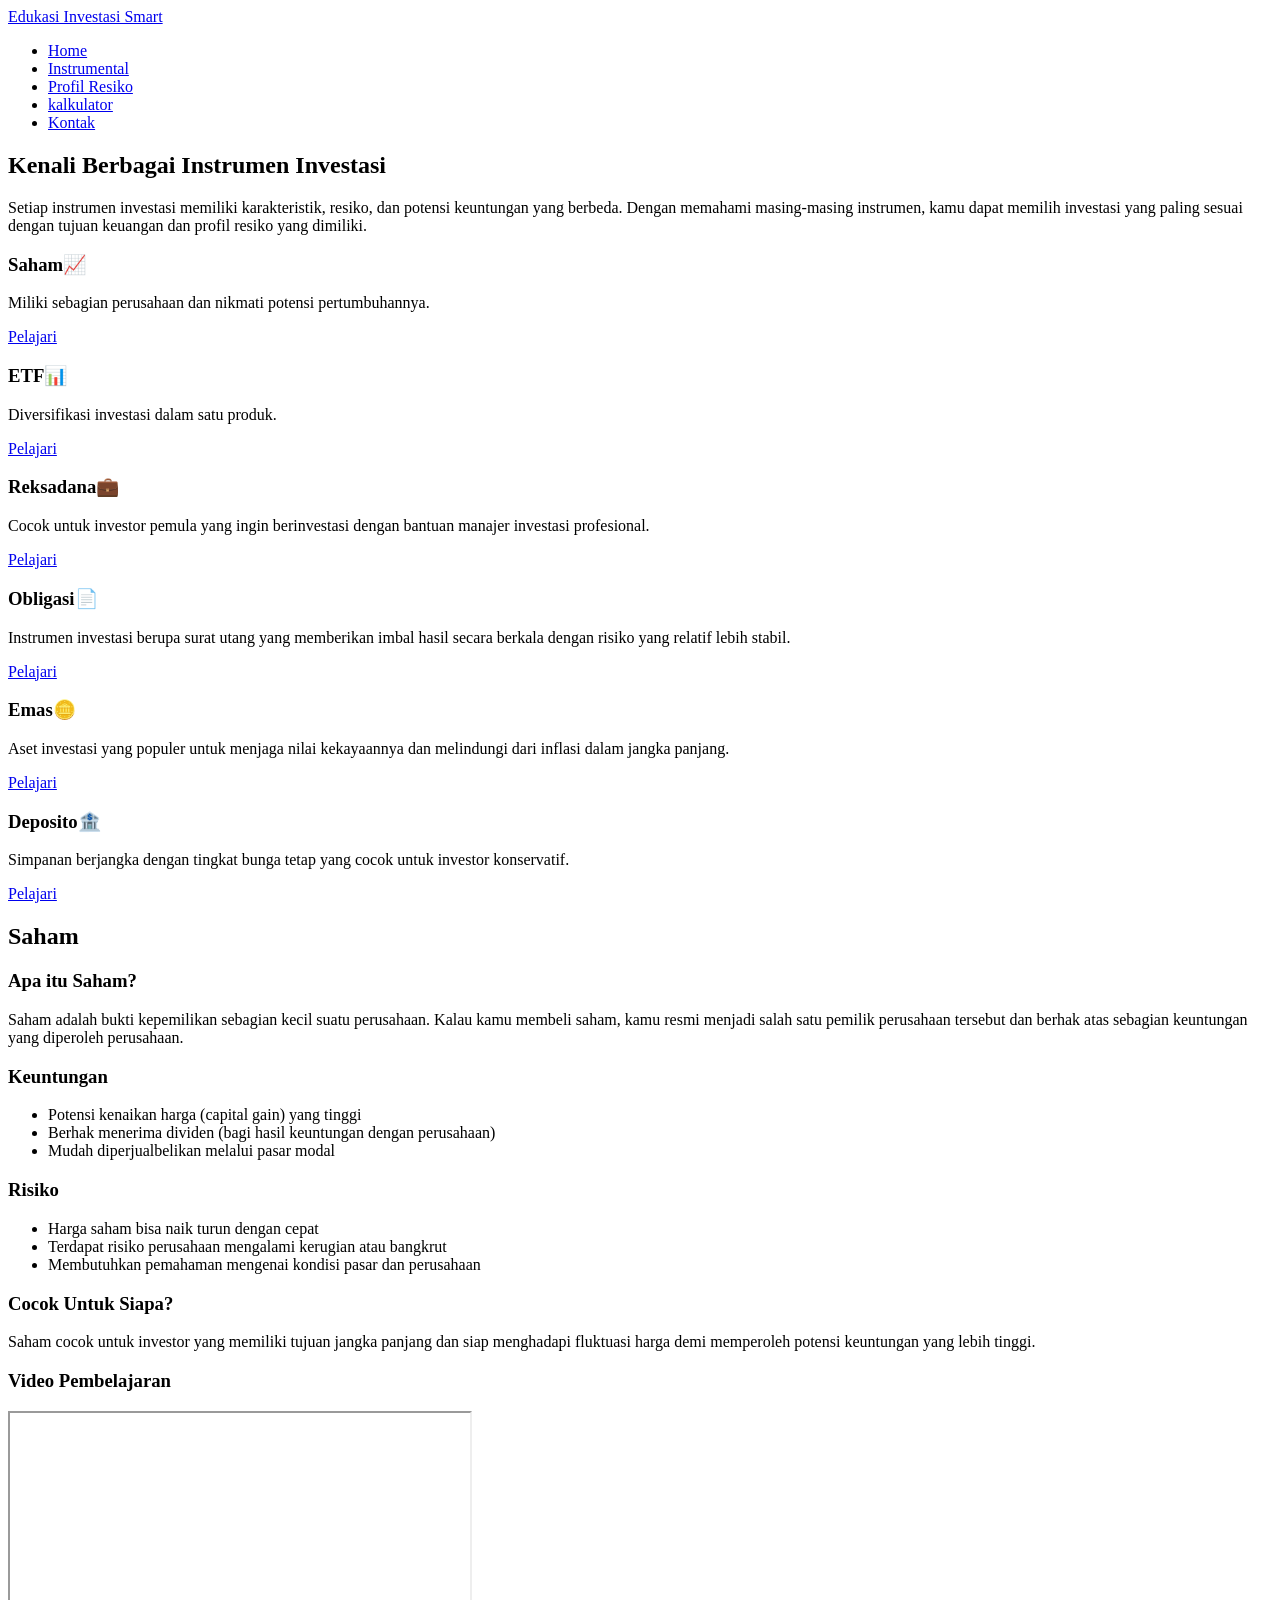
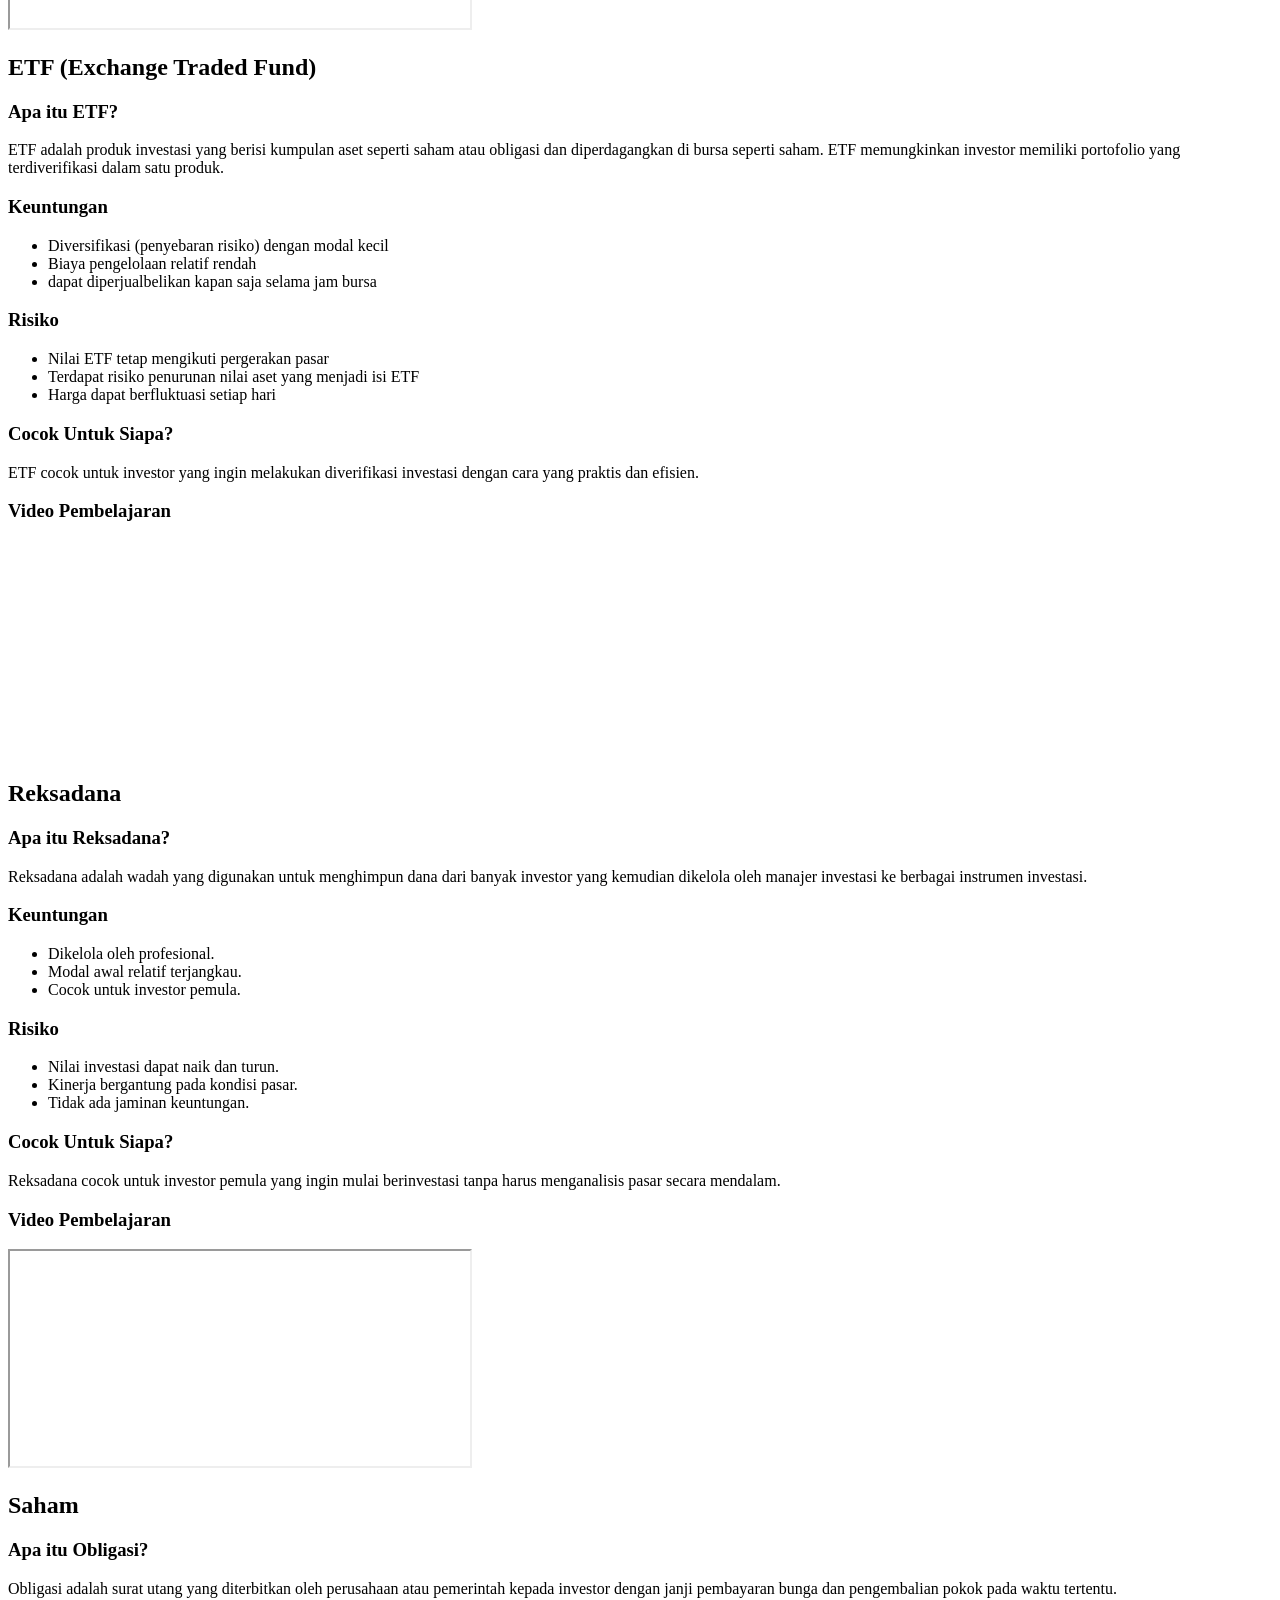
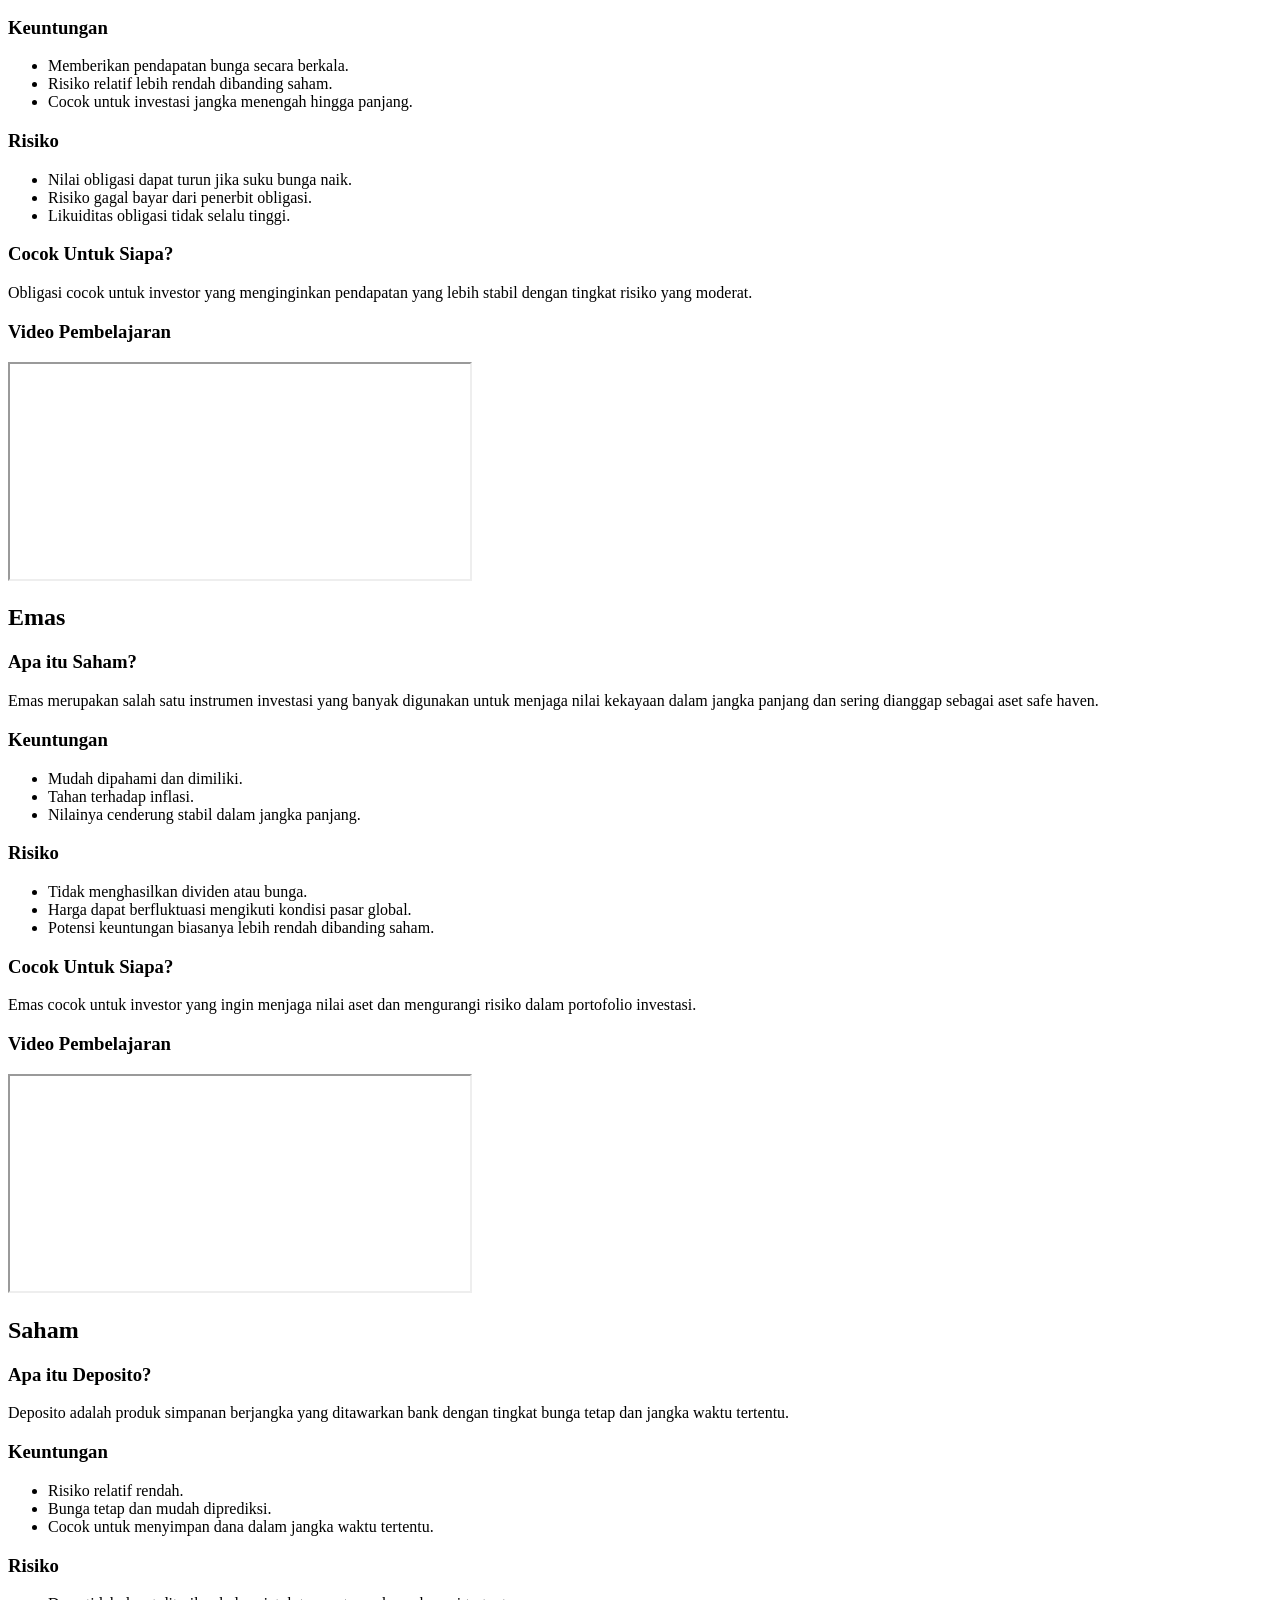
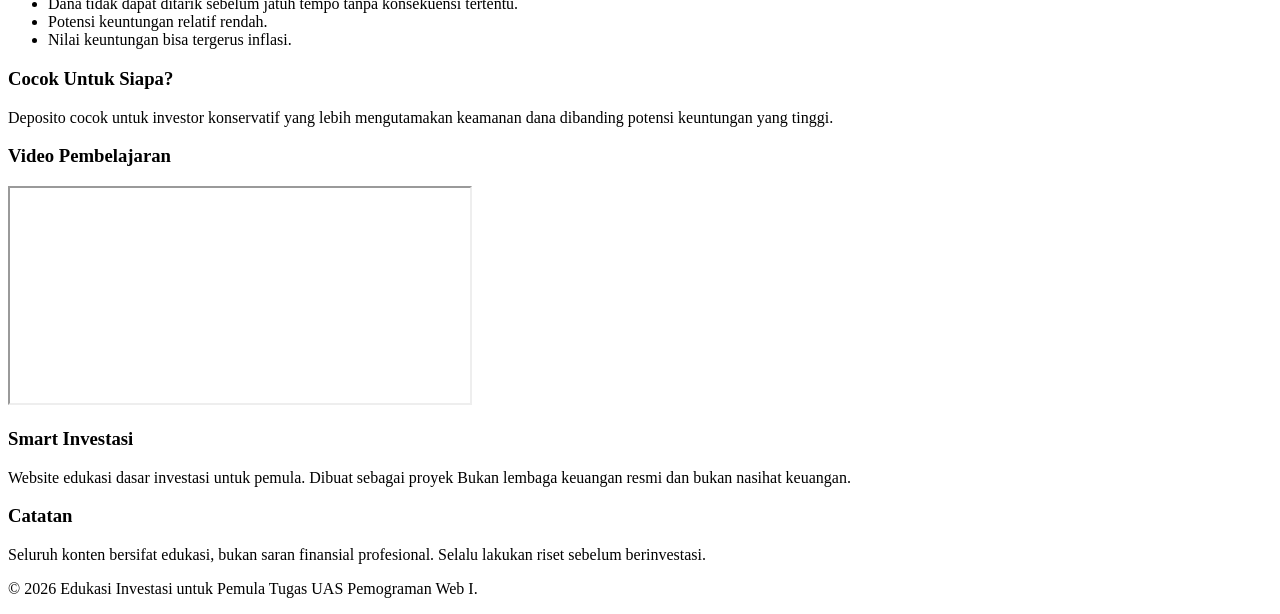
==== instrumen.html @ 58be46d1 "Add files via upload" ====
<!DOCTYPE html>
<html lang="en">
<head>
    <meta charset="UTF-8">
    <meta name="viewport" content="width=device-width, initial-scale=1.0">
    <title>Investasi Dari Nol</title>
    <link rel="stylesheet" href="CSS/stayls.css">
</head>
</head>
<body>
    <!-- ========================================= -->
    <!-- NAVBAR (MENU NAVIGASI) -->
    <!-- ==========================================-->
     <nav class="navigasi">
        <div class="isi-navigasi">
            <a class="logo" href="index.html">Edukasi Investasi Smart</a>
            <ul>
                <li><a href="index.html">Home</a></li>
                <li><a href="instrumen.html">Instrumental</a></li>
                <li><a href="profilresiko.html">Profil Resiko</a></li>
                <li><a href="kalkulator.html">kalkulator</a></li>
                <li><a href="kontak.html">Kontak</a></li>
            </ul>
        </div>
     </nav>

    <section class="instrumen">
    <h1 >Kenali Berbagai Instrumen Investasi</h1>

    <p>
        Setiap instrumen investasi memiliki karakteristik, resiko,
        dan potensi keuntungan yang berbeda. Dengan memahami masing-masing
        instrumen, kamu dapat memilih investasi yang paling sesuai dengan tujuan 
        keuangan dan profil resiko yang dimiliki.
    </p>
    
    <!-- =============================================== -->
    <!-- KOTAK INTRUMEN -->
    <!-- =============================================== -->
    
    <div class="kotak-pengertian">
        <div class="card">
            <h3>Saham📈</h3>
            <p>Miliki sebagian perusahaan dan nikmati potensi pertumbuhannya.</p>
            <a href="#detail-saham" class="tautan-pengertian">Pelajari</a>
        </div>
        <div class="card">
            <h3>ETF📊</h3>
            <p>Diversifikasi investasi dalam satu produk.</p>
            <a href="#detail-etf">Pelajari</a>
        </div>
        <div class="card">
            <h3>Reksadana💼</h3>
            <p>Cocok untuk investor pemula yang ingin berinvestasi
                dengan bantuan manajer investasi profesional.</p>
            <a href="#detail-reksadana">Pelajari</a>
        </div>
        <div class="card">
            <h3>Obligasi📄</h3>
            <p>Instrumen investasi berupa surat utang yang
                memberikan imbal hasil secara berkala dengan risiko 
                yang relatif lebih stabil.
            </p>
            <a href="#detail-obligasi">Pelajari</a>
        </div>
        <div class="card">
            <h3>Emas🪙</h3>
            <p>Aset investasi yang populer untuk menjaga nilai 
                kekayaannya dan melindungi dari inflasi 
                dalam jangka panjang.
            </p>
            <a href="#detail-emas">Pelajari</a>
        </div>
        <div class="card">
            <h3>Deposito🏦</h3>
            <p>Simpanan berjangka dengan tingkat bunga tetap yang cocok 
                untuk investor konservatif.
            </p>
            <a href="#detail-deposito">Pelajari</a>
        </div>
    </div>
    </section>

    <!-- ============================================= -->
    <!-- PENGERTIAN INSTRUMEN -->
    <!-- ============================================= -->

<section id="detail-saham">
    <div class="detail">
    <h2>Saham</h2>
        <h3>Apa itu Saham?</h3>
            <p>Saham adalah bukti kepemilikan sebagian kecil suatu perusahaan. 
                Kalau kamu membeli saham, kamu resmi menjadi salah satu 
                pemilik perusahaan tersebut dan berhak atas
                sebagian keuntungan yang diperoleh perusahaan.</p>
        <h3>Keuntungan</h3>
            <ul>
                <li>Potensi kenaikan harga (capital gain) yang tinggi</li>
                <li>Berhak menerima dividen (bagi hasil keuntungan dengan perusahaan)</li>
                <li>Mudah diperjualbelikan melalui pasar modal</li>
             </ul>
         <h3>Risiko</h3>
            <ul>
                <li>Harga saham bisa naik turun dengan cepat</li>
                <li>Terdapat risiko perusahaan mengalami kerugian atau bangkrut</li>
                <li>Membutuhkan pemahaman mengenai kondisi pasar dan perusahaan</li>
            </ul>
        <h3>Cocok Untuk Siapa?</h3>
            <p>Saham cocok untuk investor yang memiliki tujuan jangka panjang dan 
                siap menghadapi fluktuasi harga demi memperoleh potensi keuntungan yang lebih tinggi.</p>
        <h3>Video Pembelajaran</h3>
            <iframe
                width="460"
                height="215"
                src="https://www.youtube.com/embed/uGzToPCX8nU"
                title="Video Saham"
                allowfullscreen>
            </iframe>
    </div>
</section>

<section id="detail-etf">
    <h2>ETF (Exchange Traded Fund)</h2>
        <h3>Apa itu ETF?</h3>
            <p>ETF adalah produk investasi yang berisi kumpulan aset seperti saham 
                atau obligasi dan diperdagangkan di bursa seperti saham. 
                ETF memungkinkan investor memiliki portofolio yang 
                terdiverifikasi dalam satu produk.</p>
        <h3>Keuntungan</h3>
            <ul>
                <li>Diversifikasi (penyebaran risiko) dengan modal kecil</li>
                <li>Biaya pengelolaan relatif rendah</li>
                <li>dapat diperjualbelikan kapan saja selama jam bursa</li>
             </ul>
         <h3>Risiko</h3>
            <ul>
                <li>Nilai ETF tetap mengikuti pergerakan pasar</li>
                <li>Terdapat risiko penurunan nilai aset yang menjadi isi ETF</li>
                <li>Harga dapat berfluktuasi setiap hari</li>
            </ul>
        <h3>Cocok Untuk Siapa?</h3>
            <p>ETF cocok untuk investor yang ingin melakukan diverifikasi 
                investasi dengan cara yang praktis dan efisien.</p>
        <h3>Video Pembelajaran</h3>
            <iframe
                width="460"
                height="215"
                src="https://www.youtube.com/embed/EfP08PP8Mps"
                title="YouTube video player"
                frameborder="0"
                allowfullscreen>
            </iframe>
</section>

<section id="detail-reksadana">
    <h2>Reksadana</h2>
        <h3>Apa itu Reksadana?</h3>
            <p>Reksadana adalah wadah yang digunakan untuk menghimpun dana dari banyak
                investor yang kemudian dikelola oleh manajer investasi ke berbagai
                 instrumen investasi.</p>
        <h3>Keuntungan</h3>
            <ul>
                <li>Dikelola oleh profesional.</li>
                <li>Modal awal relatif terjangkau.</li>
                <li>Cocok untuk investor pemula.</li>
             </ul>
         <h3>Risiko</h3>
            <ul>
                <li>Nilai investasi dapat naik dan turun.</li>
                <li>Kinerja bergantung pada kondisi pasar.</li>
                <li>Tidak ada jaminan keuntungan.</li>
            </ul>
        <h3>Cocok Untuk Siapa?</h3>
            <p>Reksadana cocok untuk investor pemula yang ingin mulai berinvestasi tanpa harus menganalisis pasar secara mendalam.</p>
        <h3>Video Pembelajaran</h3>
            <iframe
                 width="460"
                height="215"
                src="https://www.youtube.com/embed/ySolMNPZm7s"
                title="Video Saham"
                allowfullscreen>
            </iframe>
</section>

<section id="detail-obligasi">
    <h2>Saham</h2>
        <h3>Apa itu Obligasi?</h3>
            <p>Obligasi adalah surat utang yang diterbitkan oleh perusahaan atau pemerintah kepada investor dengan janji pembayaran bunga dan pengembalian pokok pada waktu tertentu.</p>
        <h3>Keuntungan</h3>
            <ul>
                <li>Memberikan pendapatan bunga secara berkala.</li>
                <li>Risiko relatif lebih rendah dibanding saham.</li>
                <li>Cocok untuk investasi jangka menengah hingga panjang.</li>
             </ul>
         <h3>Risiko</h3>
            <ul>
                <li>Nilai obligasi dapat turun jika suku bunga naik.</li>
                <li>Risiko gagal bayar dari penerbit obligasi.</li>
                <li>Likuiditas obligasi tidak selalu tinggi.</li>
            </ul>
        <h3>Cocok Untuk Siapa?</h3>
            <p>Obligasi cocok untuk investor yang menginginkan pendapatan yang lebih stabil dengan tingkat risiko yang moderat.</p>
        <h3>Video Pembelajaran</h3>
            <iframe
                width="460"
                height="215"
                src="https://www.youtube.com/embed/_yD-iNUXoxI"
                title="Video Saham"
                allowfullscreen>
            </iframe>
</section>

<section id="detail-Emas">
    <h2>Emas</h2>
        <h3>Apa itu Saham?</h3>
            <p>Emas merupakan salah satu instrumen investasi yang banyak digunakan untuk menjaga nilai kekayaan dalam jangka panjang dan sering dianggap sebagai aset safe haven.</p>
        <h3>Keuntungan</h3>
            <ul>
                <li>Mudah dipahami dan dimiliki.</li>
                <li>Tahan terhadap inflasi.</li>
                <li>Nilainya cenderung stabil dalam jangka panjang.</li>
             </ul>
         <h3>Risiko</h3>
            <ul>
                <li>Tidak menghasilkan dividen atau bunga.</li>
                <li>Harga dapat berfluktuasi mengikuti kondisi pasar global.</li>
                <li>Potensi keuntungan biasanya lebih rendah dibanding saham.</li>
            </ul>
        <h3>Cocok Untuk Siapa?</h3>
            <p>Emas cocok untuk investor yang ingin menjaga nilai aset dan mengurangi risiko dalam portofolio investasi.</p>
        <h3>Video Pembelajaran</h3>
            <iframe
                width="460"
                height="215"
                src="https://www.youtube.com/embed/Uc8MVWQ_o2I"
                title="Video Saham"
                allowfullscreen>
            </iframe>
</section>

<section id="detail-deposito">
    <h2>Saham</h2>
        <h3>Apa itu Deposito?</h3>
            <p>Deposito adalah produk simpanan berjangka yang ditawarkan bank dengan tingkat bunga tetap dan jangka waktu tertentu.</p>
        <h3>Keuntungan</h3>
            <ul>
                <li>Risiko relatif rendah.</li>
                <li>Bunga tetap dan mudah diprediksi.</li>
                <li>Cocok untuk menyimpan dana dalam jangka waktu tertentu.</li>
             </ul>
         <h3>Risiko</h3>
            <ul>
                <li>Dana tidak dapat ditarik sebelum jatuh tempo tanpa konsekuensi tertentu.</li>
                <li>Potensi keuntungan relatif rendah.</li>
                <li>Nilai keuntungan bisa tergerus inflasi.</li>
            </ul>
        <h3>Cocok Untuk Siapa?</h3>
            <p>Deposito cocok untuk investor konservatif yang lebih mengutamakan keamanan dana dibanding potensi keuntungan yang tinggi.</p>
        <h3>Video Pembelajaran</h3>
            <iframe
                width="460"
                height="215"
                src="https://www.youtube.com/embed/VFoRFzoprfM"
                title="Video Saham"
                allowfullscreen>
            </iframe>
</section>

     <!-- ================================================= -->
     <!-- FOOTER (Bagian Bawah Website)-->
     <!-- ================================================= -->

     <footer class="footer-area">
    <div class="wadah">
      <div class="grid-2">
        <div>
          <h3 class="judul-footer">Smart Investasi</h3>
          <p class="teks-footer">
            Website edukasi dasar investasi untuk pemula. Dibuat sebagai proyek
            Bukan lembaga keuangan resmi dan bukan nasihat keuangan.
          </p>
        </div>
        <div>
          <h3 class="judul-footer">Catatan</h3>
          <p class="teks-footer">
            Seluruh konten bersifat edukasi, bukan saran finansial profesional.
            Selalu lakukan riset sebelum berinvestasi.
          </p>
        </div>
      </div>
      <div class="footer-bawah">
        <p>&copy; 2026 Edukasi Investasi untuk Pemula
            Tugas UAS Pemograman Web I. 
        </p>
      </div>
    </div>
  </footer>
</body>
</html>
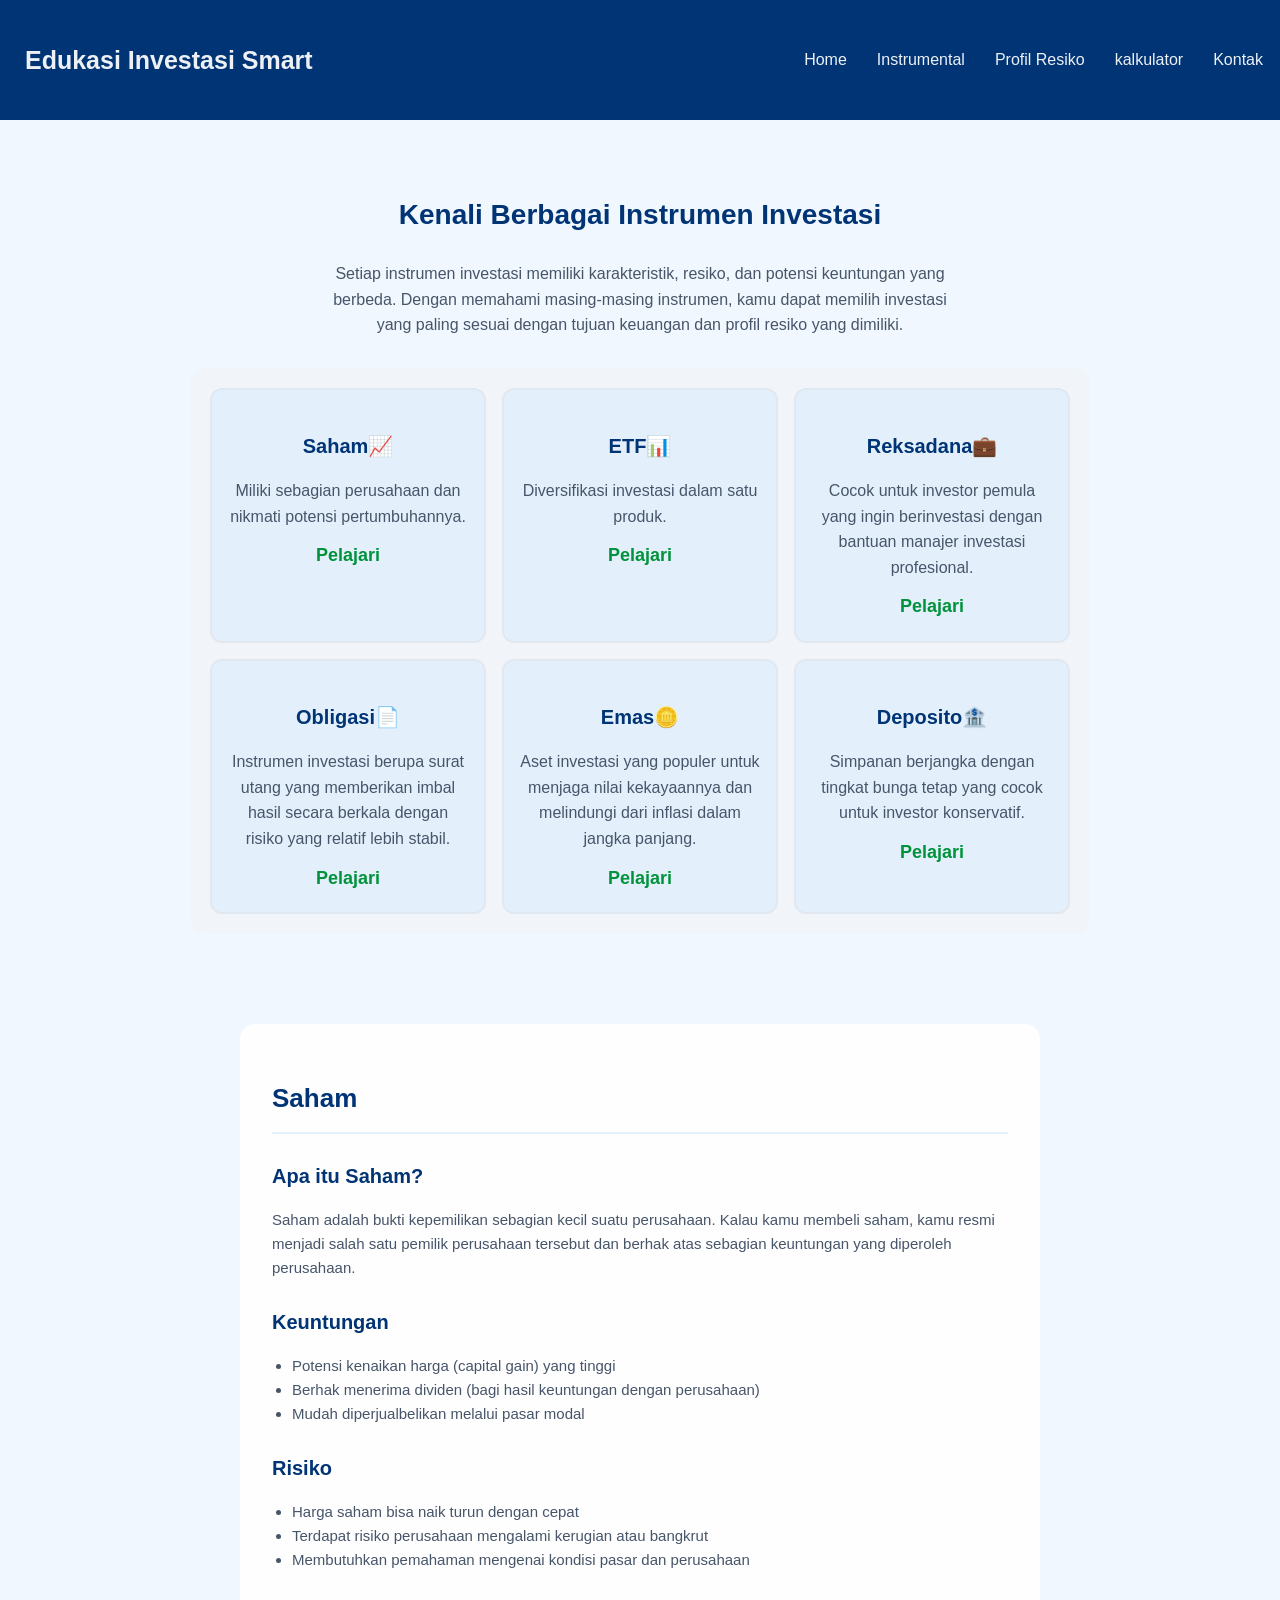
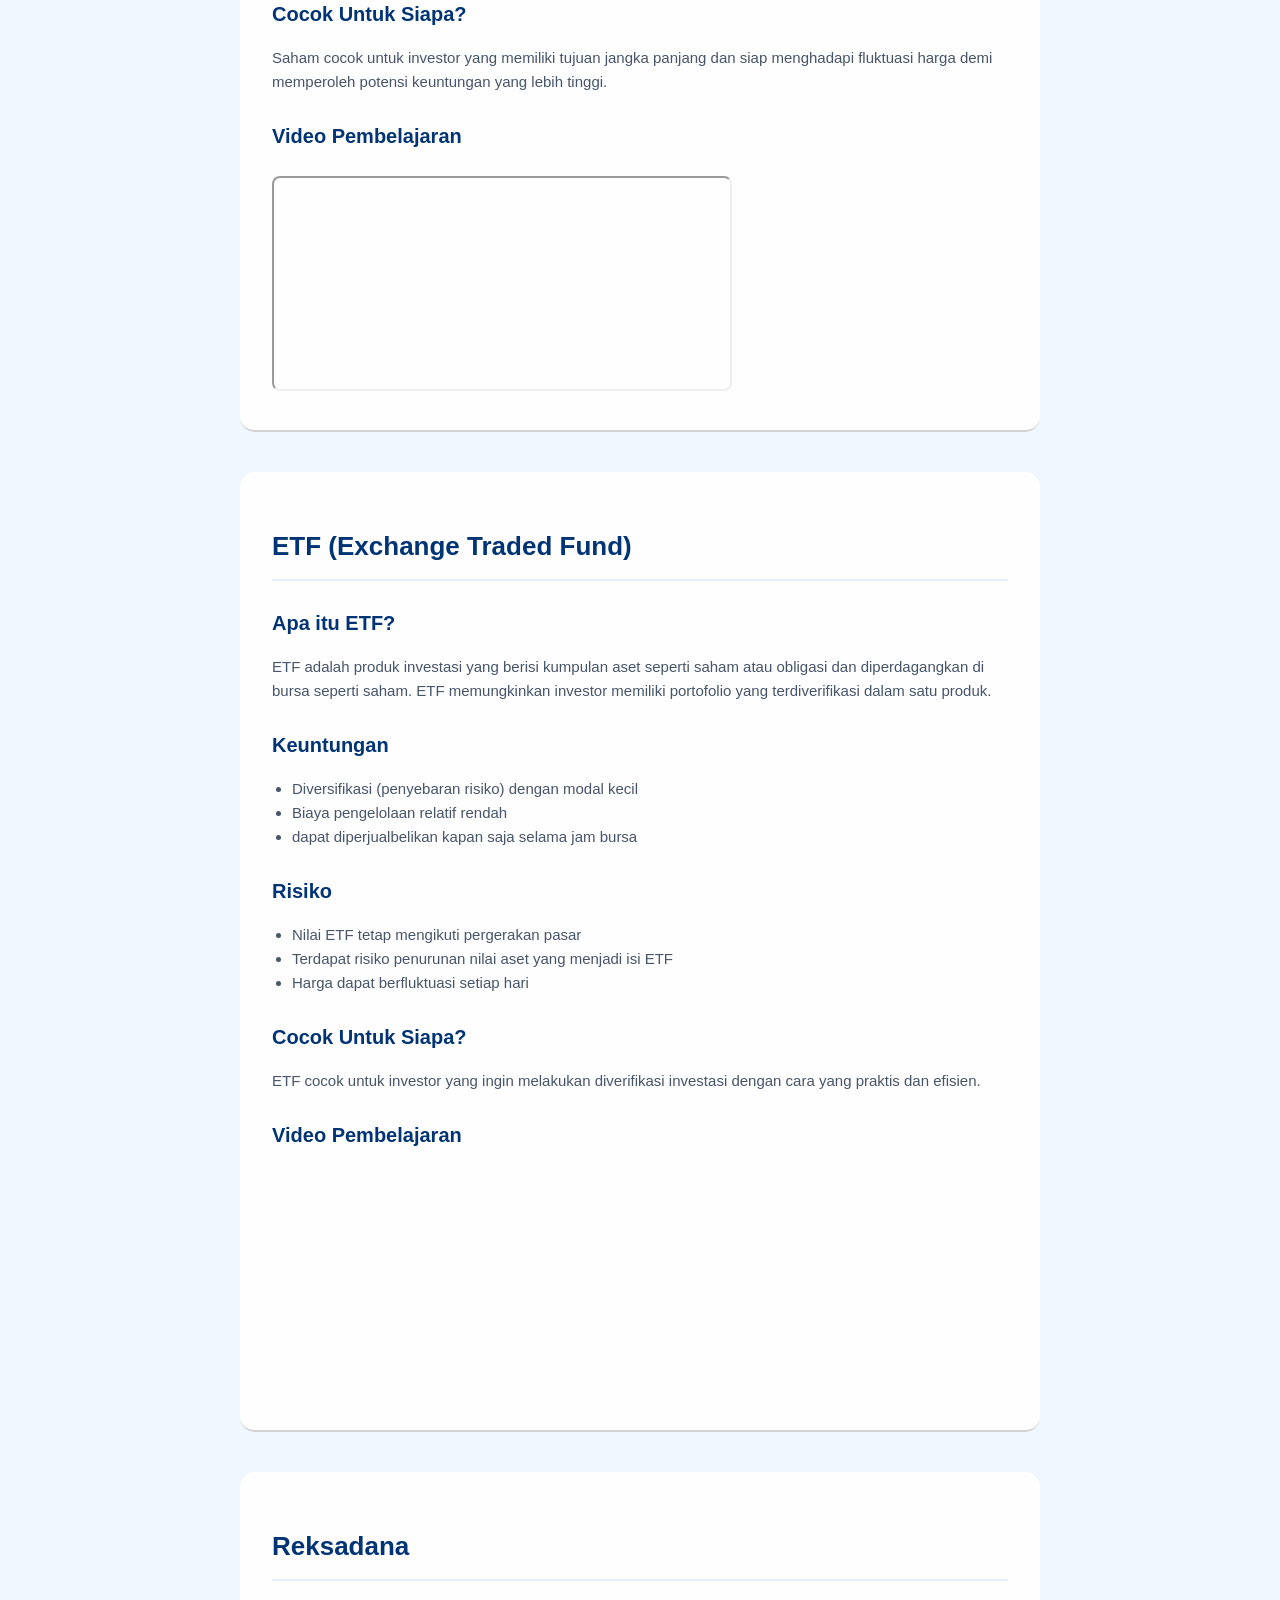
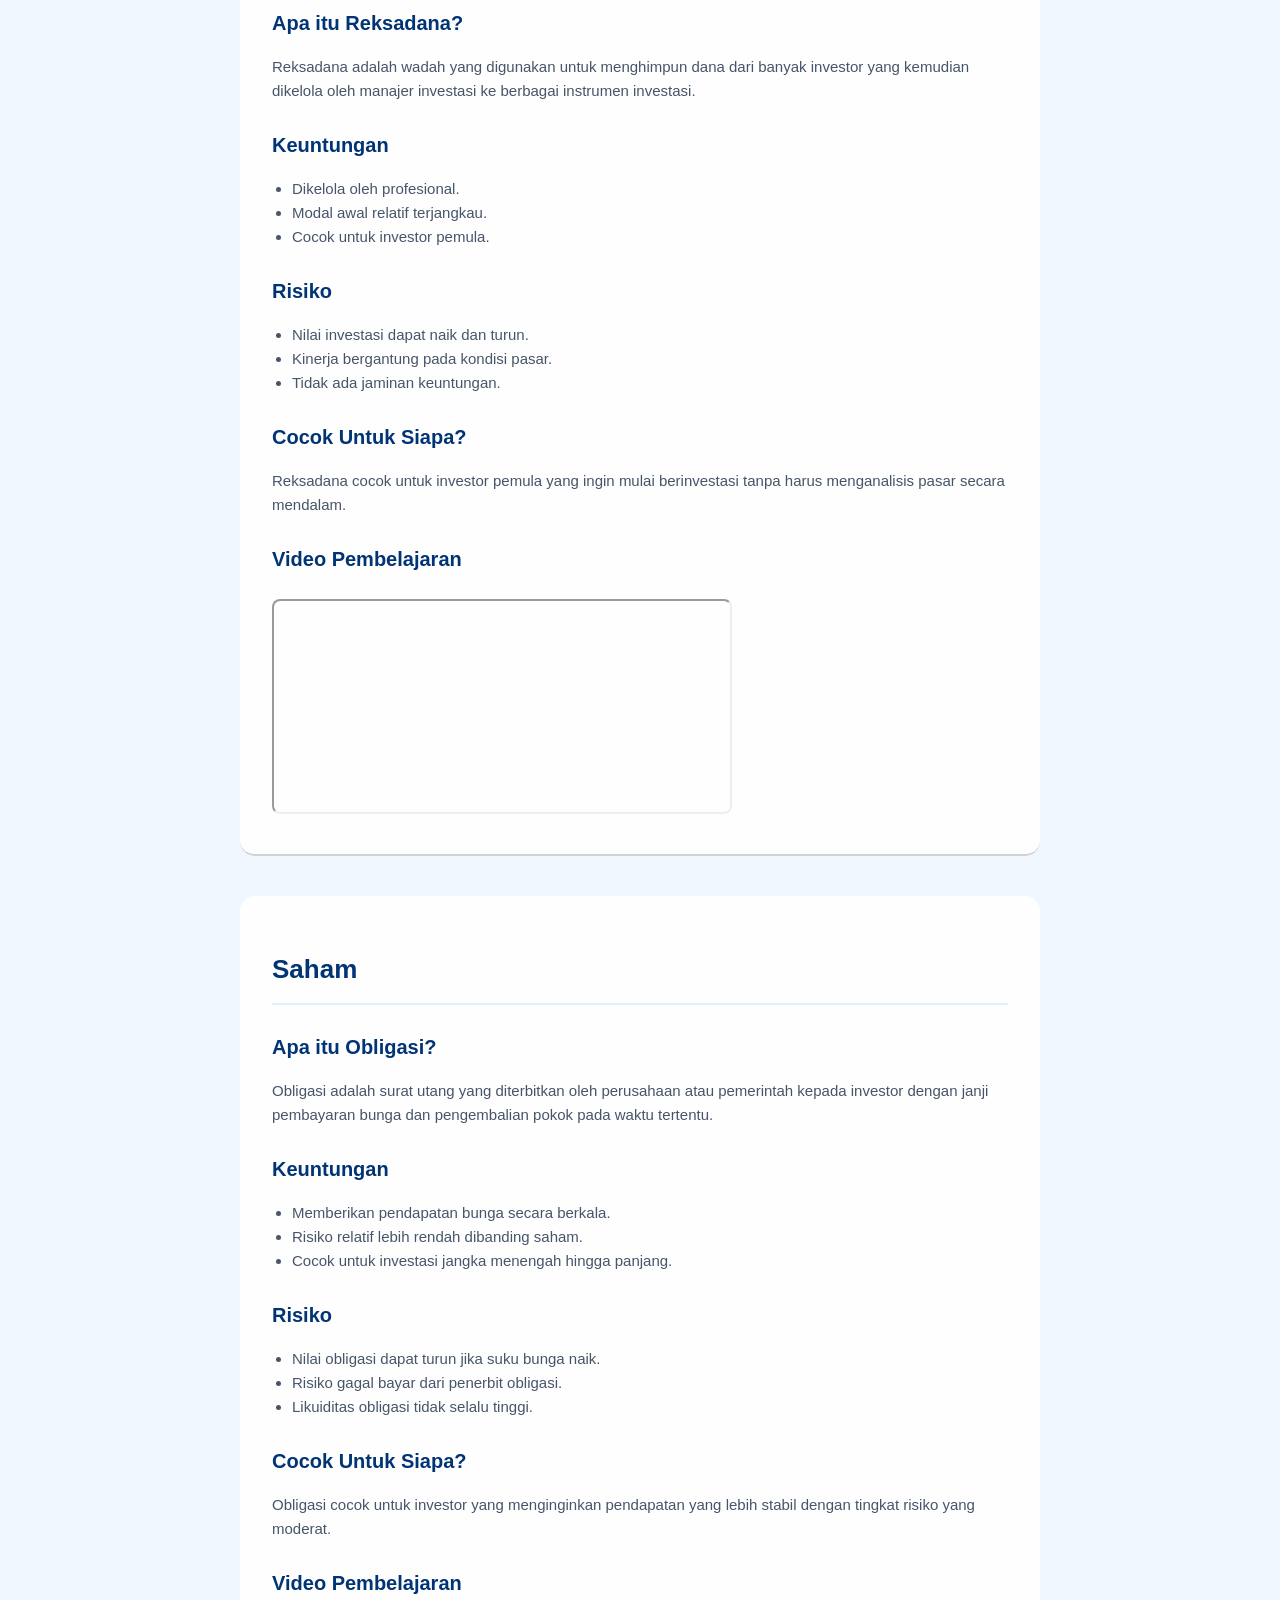
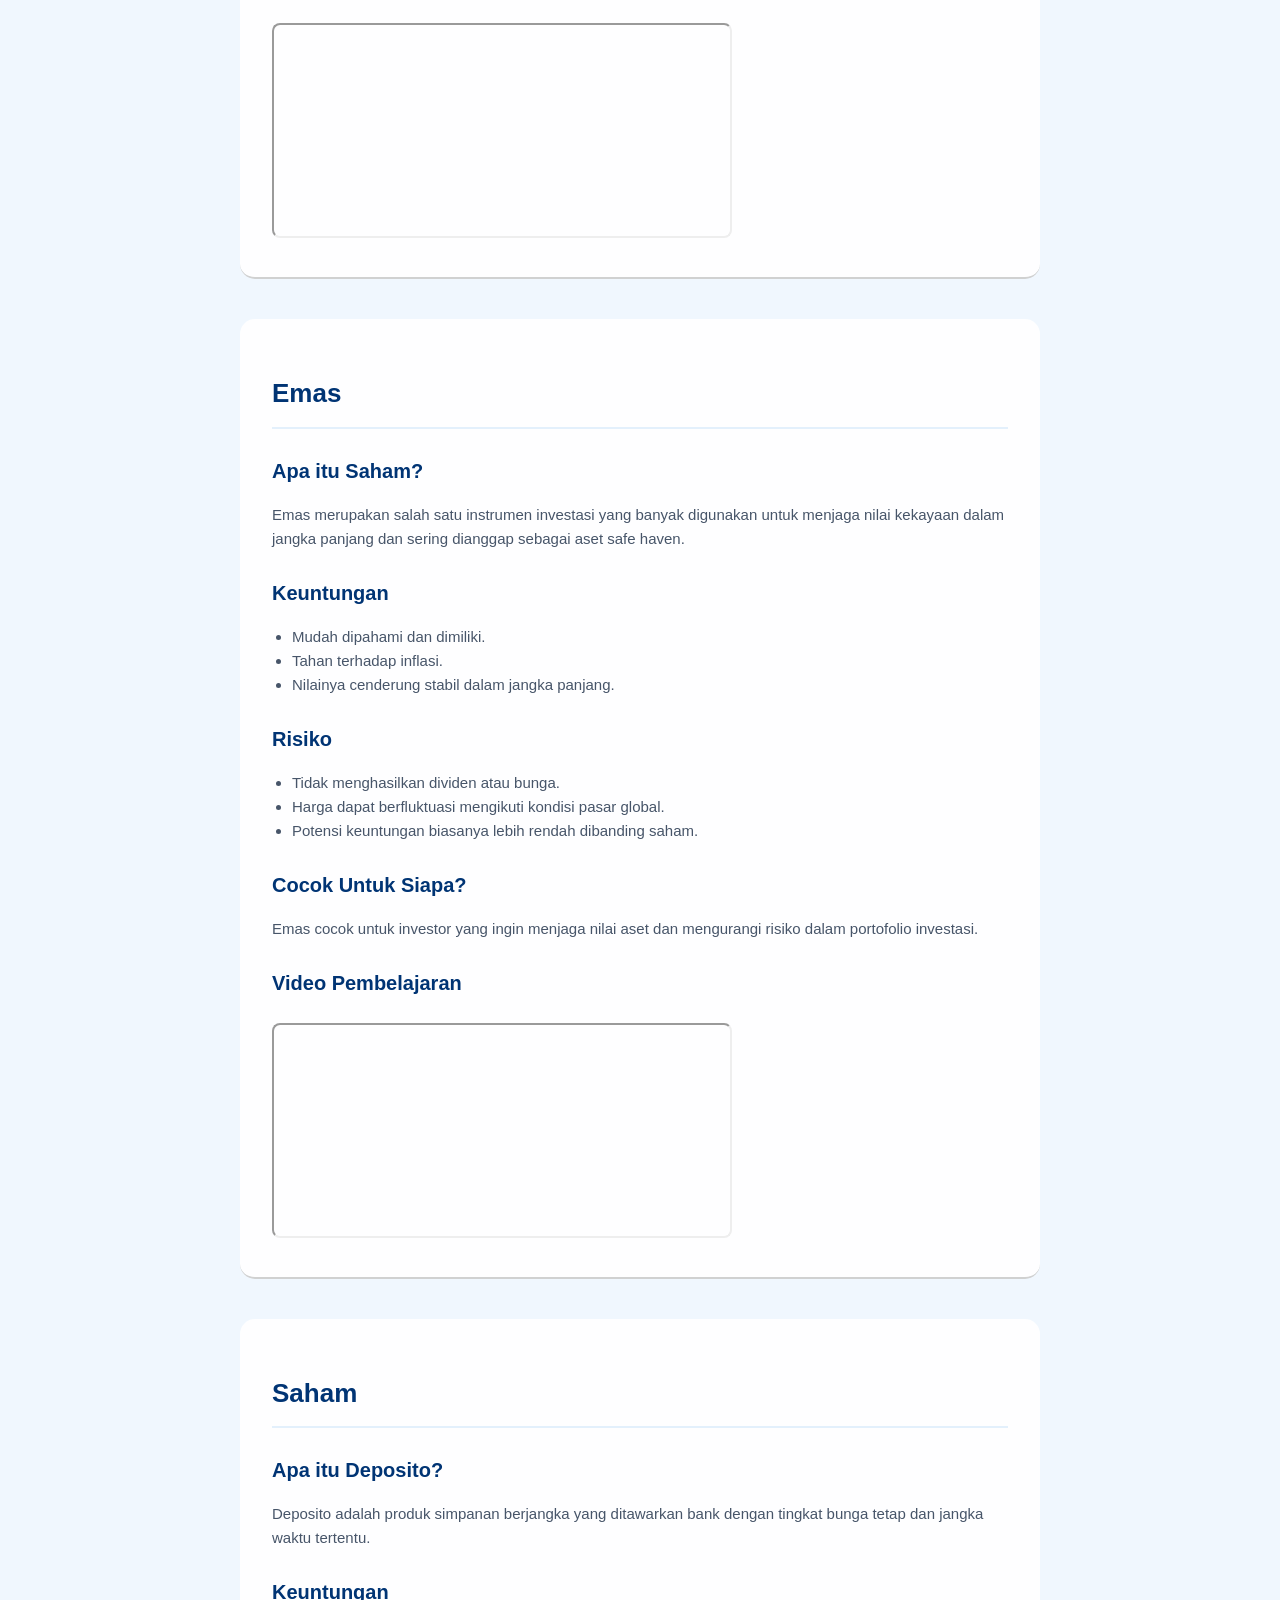
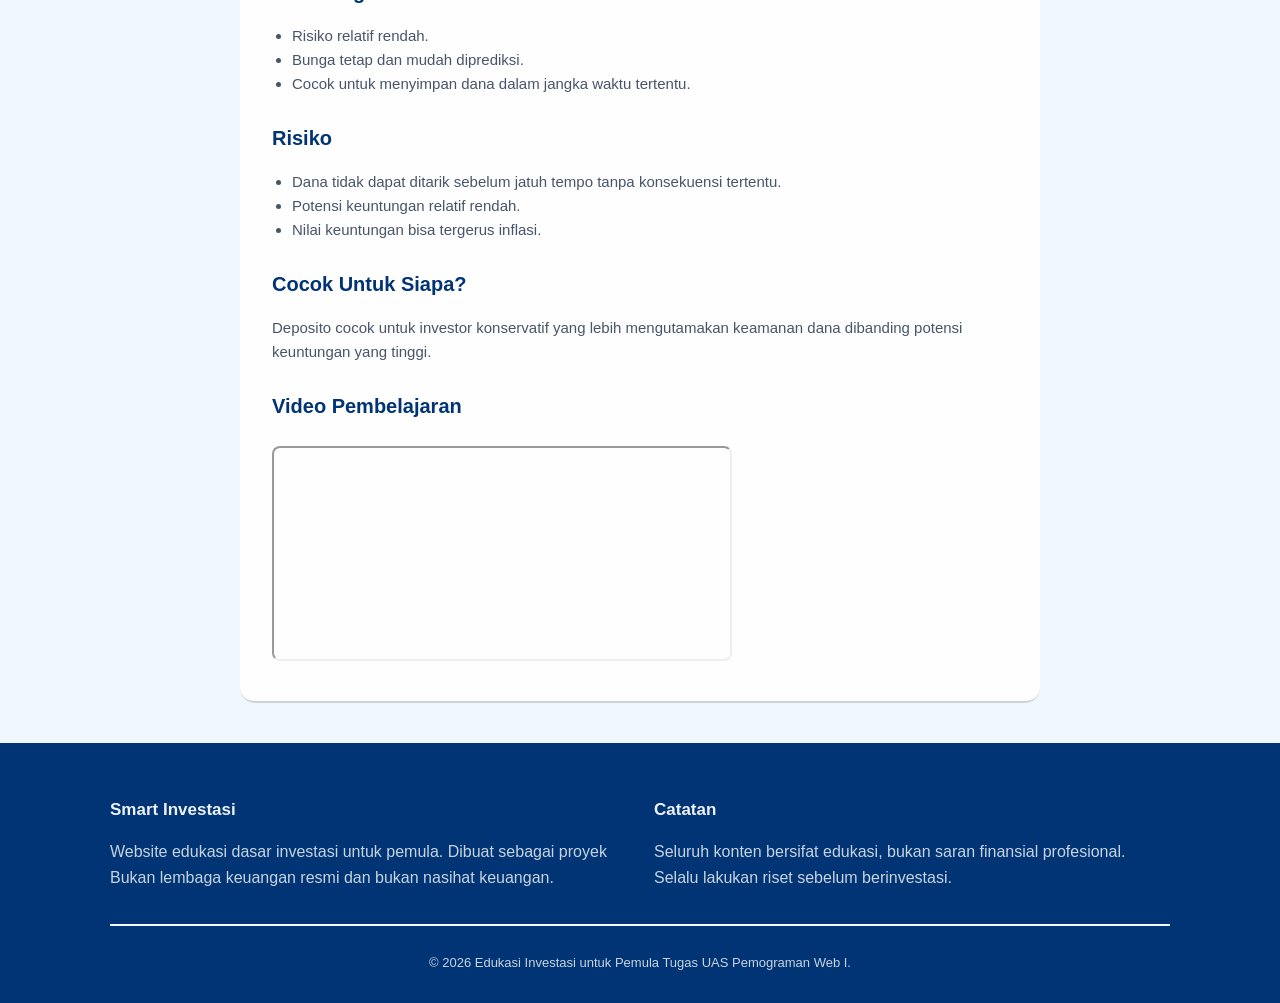
==== commit 8ed757db: "instrumen.html" ====
--- a/instrumen.html
+++ b/instrumen.html
@@ -4,7 +4,7 @@
     <meta charset="UTF-8">
     <meta name="viewport" content="width=device-width, initial-scale=1.0">
     <title>Investasi Dari Nol</title>
-    <link rel="stylesheet" href="CSS/stayls.css">
+    <link rel="stylesheet" href="CSS.css">
 </head>
 </head>
 <body>
@@ -296,4 +296,4 @@
     </div>
   </footer>
 </body>
-</html>+</html>
--- a/CSS.css
+++ b/CSS.css
@@ -0,0 +1,613 @@
+/* =========================================================
+   CSS SEDERHANA UNTUK WEBSITE EDUKASI INVESTASI
+   File ini dipakai bareng oleh semua halaman (index, instrumen,
+   profilresiko, kontak, kalkulator)
+   ========================================================= */
+ 
+/* =========================================================
+   WARNA & PENGATURAN DASAR
+   ========================================================= */
+:root {
+  --biru-tua: #003474;
+  --hijau: #01923b;
+  --putih: #ffffffed;
+  --biru-terang: #e3f0fc;
+  --abu-teks: #475569;
+  --abu-terang: #f8fafc; /* sebelumnya kepake tapi belum pernah didefinisikan */
+  --garis: #d0d1d1;
+}
+ 
+* {
+  box-sizing: border-box;
+}
+ 
+body {
+  font-family: Arial, Helvetica, sans-serif;
+  color: #1a1a1a;
+  margin: 0;
+  line-height: 1.6;
+  background-color: #f0f7fe;
+}
+ 
+/* Banyak dipake di banyak section */
+.wadah {
+  max-width: 1100px;
+  margin: 0 auto;
+  padding: 0 20px;
+}
+ 
+/* =========================================================
+   NAVBAR
+   ========================================================= */
+.navigasi {
+  background-color: var(--biru-tua);
+  padding: 15px 0;
+}
+ 
+.isi-navigasi {
+  display: flex;
+  align-items: center;
+  justify-content: space-between;
+  gap: 5px;
+  padding: 5px 5px;
+}
+ 
+.logo {
+  color: var(--putih);
+  font-size: 25px;
+  font-weight: bold;
+  text-decoration: none;
+  padding: 20px;
+}
+ 
+.navigasi ul {
+  display: flex;
+  flex-wrap: wrap;
+  list-style: none;
+  margin: 0;
+  padding: 0;
+  gap: 6px;
+}
+ 
+.navigasi ul a {
+  color: var(--putih);
+  text-decoration: none;
+  padding: 8px 12px;
+  display: block;
+}
+ 
+.navigasi ul a:hover {
+  color: #fafa04;
+}
+ 
+/* ========================================================
+   HERO (BANNER UTAMA DI HOME)
+   ======================================================== */
+.hero {
+  background-color: var(--biru-tua);
+  color: #fcfcfa;
+  padding: 70px 0;
+  text-align: center;
+}
+ 
+.wadah-hero {
+  max-width: 700px;
+  margin: 0 auto;
+  padding: 0 20px;
+}
+ 
+.judul-hero {
+  font-size: 36px;
+  font-weight: bold;
+  margin-bottom: 16px;
+}
+ 
+.deskripsi-hero {
+  font-size: 17px;
+  color: #d7e2ec;
+  margin-bottom: 26px;
+}
+ 
+.button-belajar {
+  display: inline-block;
+  background-color: var(--hijau);
+  color: var(--putih);
+  padding: 12px 26px;
+  border-radius: 6px;
+  text-decoration: none;
+  font-weight: bold;
+}
+ 
+/* =========================================================
+   SECTION PENGERTIAN INVESTASI (DI HOME)
+   ========================================================= */
+.pengertian {
+  padding: 50px 0;
+  background-color: var(--abu-terang);
+}
+ 
+.judul-pengertian {
+  font-size: 26px;
+  font-weight: bold;
+  color: var(--biru-tua);
+  text-align: center;
+  margin-bottom: 20px;
+}
+ 
+.kotak-investasi {
+  background-color: var(--putih);
+  border: 2px solid var(--garis);
+  border-radius: 10px;
+  padding: 28px;
+  max-width: 700px;
+  margin: 0 auto;
+  display: flex;
+  flex-direction: column;
+  align-items: center;
+  text-align: center;
+}
+ 
+/* dulu nama selector-nya salah ketik (.kotak-pengertian p),
+   makanya paragraf di box "Apa itu Investasi" nggak pernah kestyle */
+.kotak-investasi p {
+  color: var(--abu-teks);
+  margin-bottom: 16px;
+}
+ 
+.tautan-pengertian {
+  color: var(--hijau);
+  font-weight: bold;
+  text-decoration: none;
+}
+ 
+.tautan-pengertian:hover {
+  text-decoration: underline;
+}
+ 
+/* =========================================================
+   SECTION FITUR (KARTU PREVIEW DI HOME)
+   ========================================================= */
+.fitur {
+  padding: 30px 0;
+}
+ 
+/* .judul-section dipakai berulang di banyak halaman sebagai judul section */
+.judul-section {
+  font-size: 26px;
+  font-weight: bold;
+  color: var(--biru-tua);
+  text-align: center;
+  margin-bottom: 10px;
+}
+ 
+/* .deskripsi dipakai untuk subjudul section (di bawah judul-section)
+   MAUPUN teks di dalam card-fitur, jadi disatuin biar nggak tabrakan */
+.deskripsi {
+  text-align: center;
+  color: var(--abu-teks);
+  max-width: 600px;
+  margin: 0 auto 30px auto;
+  word-wrap: break-word;
+}
+ 
+/* .grid-4 = kartu tersusun otomatis 4 kolom di layar besar */
+.grid-4 {
+  display: grid;
+  grid-template-columns: repeat(auto-fit, minmax(220px, 1fr));
+  gap: 20px;
+  max-width: 1100px;
+  margin: 0 auto;
+  padding: 0 20px;
+}
+ 
+.card-fitur {
+  background-color: var(--putih);
+  border: 2px solid var(--garis);
+  border-radius: 30px;
+  padding: 24px;
+  text-align: center;
+}
+ 
+.judul-card {
+  font-size: 18px;
+  font-weight: bold;
+  color: var(--biru-tua);
+  margin-bottom: 8px;
+}
+ 
+.tautan-fitur {
+  color: var(--hijau);
+  font-weight: bold;
+  text-decoration: none;
+}
+ 
+.tautan-fitur:hover {
+  text-decoration: underline;
+}
+ 
+/* ==========================================================
+   HALAMAN INSTRUMEN
+   ========================================================== */
+.instrumen {
+  max-width: 1000px;
+  margin: 0 auto;
+  padding: 50px 20px;
+  text-align: center;
+}
+ 
+.instrumen h1 {
+  color: var(--biru-tua);
+  font-size: 28px;
+}
+ 
+.instrumen > p {
+  color: var(--abu-teks);
+  max-width: 650px;
+  margin: 12px auto 30px auto;
+}
+ 
+/* .kotak-pengertian = daftar kartu ringkasan 6 instrumen di bagian atas halaman */
+.kotak-pengertian {
+  display: grid;
+  grid-template-columns: repeat(3, 1fr);
+  gap: 16px; /* Jarak antar kartu */
+  max-width: 900px;
+  margin: 0 auto;
+  padding: 20px;
+  background-color: #f1f5f9;
+  border-radius: 16px;
+}
+ 
+.card {
+  background-color: var(--biru-terang);
+  border: 2px solid #e2e8f0;
+  border-radius: 12px;
+  padding: 20px 16px;
+  text-align: center;
+}
+ 
+.card h3 {
+  font-size: 20px;
+  margin-bottom: 8px;
+  color: var(--biru-tua);
+}
+ 
+.card p {
+  font-size: 16px;
+  color: var(--abu-teks);
+  margin-bottom: 12px;
+}
+ 
+.card a {
+  font-size: 18px;
+  color: var(--hijau);
+  font-weight: bold;
+  text-decoration: none;
+}
+ 
+.card a:hover {
+  text-decoration: underline;
+}
+ 
+/* Section detail tiap instrumen (id="detail-saham", dst) diberi
+lebar maksimal + garis pemisah antar section supaya rapi dibaca */
+section[id^="detail-"] {
+  max-width: 800px;
+  margin: 40px auto;
+  padding: 32px;
+  background-color: var(--putih);
+  border-bottom: 2px solid var(--garis);
+  border-radius: 15px;
+}
+ 
+section[id^="detail-"] h2 {
+  color: var(--biru-tua);
+  font-size: 26px;
+  font-weight: bold;
+  margin-bottom: 20px;
+  padding-bottom: 12px;
+  border-bottom: 2px solid var(--biru-terang);
+}
+ 
+section[id^="detail-"] h3 {
+  color: var(--biru-tua);
+  margin-top: 26px;
+  margin-bottom: 16px;
+  font-size: 20px;
+  font-weight: bold;
+  display: flex;
+  align-items: center;
+  gap: 8px;
+}
+ 
+section[id^="detail-"] p,
+section[id^="detail-"] li {
+  color: var(--abu-teks);
+  font-size: 15px;
+}
+ 
+section[id^="detail-"] ul {
+  padding-left: 20px;
+  margin-bottom: 16px;
+}
+ 
+section[id^="detail-"] iframe {
+  max-width: 100%;
+  border-radius: 8px;
+  margin-top: 8px;
+}
+ 
+/* =========================================================
+   HALAMAN PROFIL RISIKO: MANAJEMEN RISIKO
+  ========================================================== */
+.materi {
+  padding: 50px 0;
+}
+ 
+/* .grid-3 = kartu tersusun otomatis 3 kolom di layar besar */
+.grid-3 {
+  display: grid;
+  grid-template-columns: repeat(auto-fit, minmax(240px, 1fr));
+  gap: 20px;
+  padding: 10px;
+}
+ 
+.card-profilresiko {
+  background-color: var(--putih);
+  border: 2px solid var(--garis);
+  border-radius: 20px;
+  padding: 20px;
+  text-align: center;
+}
+ 
+.isi-card {
+  color: var(--abu-teks);
+}
+ 
+/* ========================================================
+   HALAMAN PROFIL RISIKO: QUIZ
+   ======================================================== */
+.quiz {
+  padding: 50px 0;
+}
+ 
+.judul-quiz {
+  color: var(--biru-tua);
+  text-align: center;
+}
+ 
+.deskripsi-quiz {
+  color: var(--abu-teks);
+  text-align: center;
+  padding-bottom: 12px;
+}
+ 
+.kartu-quiz {
+  background-color: var(--putih);
+  border: 2px solid var(--garis);
+  border-radius: 10px;
+  padding: 28px;
+  max-width: 650px;
+  margin: 0 auto;
+}
+ 
+.pertanyaan-quiz {
+  padding-bottom: 18px;
+  margin-bottom: 18px;
+  border-bottom: 1px solid var(--garis);
+}
+ 
+.teks-pertanyaan {
+  font-weight: bold;
+  color: var(--biru-tua);
+  margin-bottom: 8px;
+}
+ 
+.pilihan-radio {
+  display: flex;
+  align-items: center;
+  gap: 8px;
+  margin-bottom: 6px;
+  cursor: pointer;
+  color: var(--abu-teks);
+}
+ 
+.button-quiz {
+  background-color: var(--hijau);
+  color: var(--putih);
+  border: none;
+  border-radius: 6px;
+  padding: 12px 22px;
+  font-weight: bold;
+  cursor: pointer;
+  width: 100%;
+}
+ 
+.button-quiz:hover {
+  background-color: #17924b;
+}
+ 
+/* ==========================================================
+   HALAMAN KONTAK & KALKULATOR (form)
+   ========================================================== */
+.kalkulator {
+  padding: 50px 0;
+}
+ 
+.judul-kalkulator {
+  color: var(--biru-tua);
+  text-align: center;
+}
+ 
+.deskripsi-kalkulator {
+  color: var(--abu-teks);
+  text-align: center;
+}
+ 
+.hasil-kalkulator {
+  background-color: var(--biru-tua);
+  color: var(--putih);
+  border-radius: 10px;
+  padding: 26px;
+}
+ 
+.teks-hasil {
+  margin-bottom: 12px;
+  font-size: 20px;
+  font-weight: bold;
+  color: var(--putih);
+}
+ 
+/* .grid-2 = 2 kolom sejajar di layar besar, dipakai di footer dan kalkulator */
+.grid-2 {
+  display: grid;
+  grid-template-columns: repeat(auto-fit, minmax(300px, 1fr));
+  gap: 28px;
+}
+ 
+/* kotak form putih, dipakai bareng sama form kalkulator & form kontak */
+.form-kalkulator,
+.form-kontak {
+  background-color: var(--putih);
+  border: 1px solid var(--garis);
+  border-radius: 10px;
+  padding: 26px;
+}
+ 
+.grup-input {
+  margin-bottom: 16px;
+}
+ 
+.label-form {
+  display: block;
+  font-weight: bold;
+  color: var(--biru-tua);
+  margin-bottom: 6px;
+}
+ 
+.input-form {
+  width: 100%;
+  padding: 10px 12px;
+  border: 1px solid var(--garis);
+  border-radius: 6px;
+  font-size: 15px;
+  font-family: inherit;
+}
+ 
+.input-form:focus {
+  outline: none;
+  border-color: var(--hijau);
+}
+ 
+.btn-hitung {
+  background-color: var(--hijau);
+  color: var(--putih);
+  border: none;
+  border-radius: 6px;
+  padding: 12px 22px;
+  font-weight: bold;
+  cursor: pointer;
+  width: 100%;
+}
+ 
+.btn-hitung:hover {
+  background-color: #17924b;
+}
+ 
+.pesan-berhasil {
+  background-color: #e4f8ed;
+  color: var(--hijau);
+  border-radius: 8px;
+  padding: 14px;
+  margin-bottom: 18px;
+  display: none;
+}
+ 
+.pesan-error {
+  color: #c23a2e;
+  font-size: 13px;
+  margin-top: 4px;
+  display: none;
+}
+ 
+/* ===========================================
+  HALAMAN LAIN (profilresiko, kalkulator, kontak) - HEADER
+  ============================================ */
+.header-halaman {
+  background-color: var(--biru-tua);
+  color: var(--putih);
+  padding: 45px 0;
+  text-align: center;
+}
+ 
+.judul-halaman {
+  font-size: 28px;
+  font-weight: bold;
+  margin-bottom: 8px;
+}
+ 
+.deskripsi-halaman {
+  color: #d7e2ec;
+  max-width: 600px;
+  margin: 0 auto;
+}
+ 
+/* ===========================================
+  KONTAK
+  ============================================ */
+.kontak {
+  padding: 50px 0;
+}
+ 
+.deskripsi-section {
+  text-align: center;
+  color: var(--abu-teks);
+  max-width: 600px;
+  margin: 0 auto 30px auto;
+}
+ 
+.form-tengah {
+  max-width: 550px;
+  margin: 0 auto;
+}
+ 
+/* ========================================================
+   FOOTER
+   ======================================================== */
+.footer-area {
+  background-color: var(--biru-tua);
+  color: #c7d4e0;
+  padding: 36px 0 16px 0;
+}
+ 
+.judul-footer {
+  color: var(--putih);
+  font-size: 17px;
+  margin-bottom: 8px;
+}
+ 
+.teks-footer {
+  color: #c7d4e0;
+}
+ 
+.footer-bawah {
+  border-top: 2px solid #f5f7f8;
+  margin-top: 18px;
+  padding-top: 14px;
+  text-align: center;
+  font-size: 13px;
+}
+ 
+/* =========================================================
+   RESPONSIVE: LAYAR HP
+   ========================================================= */
+@media (max-width: 700px) {
+  .isi-navigasi {
+    flex-direction: column;
+    align-items: flex-start;
+  }
+ 
+  .navigasi ul {
+    margin-top: 10px;
+  }
+}
